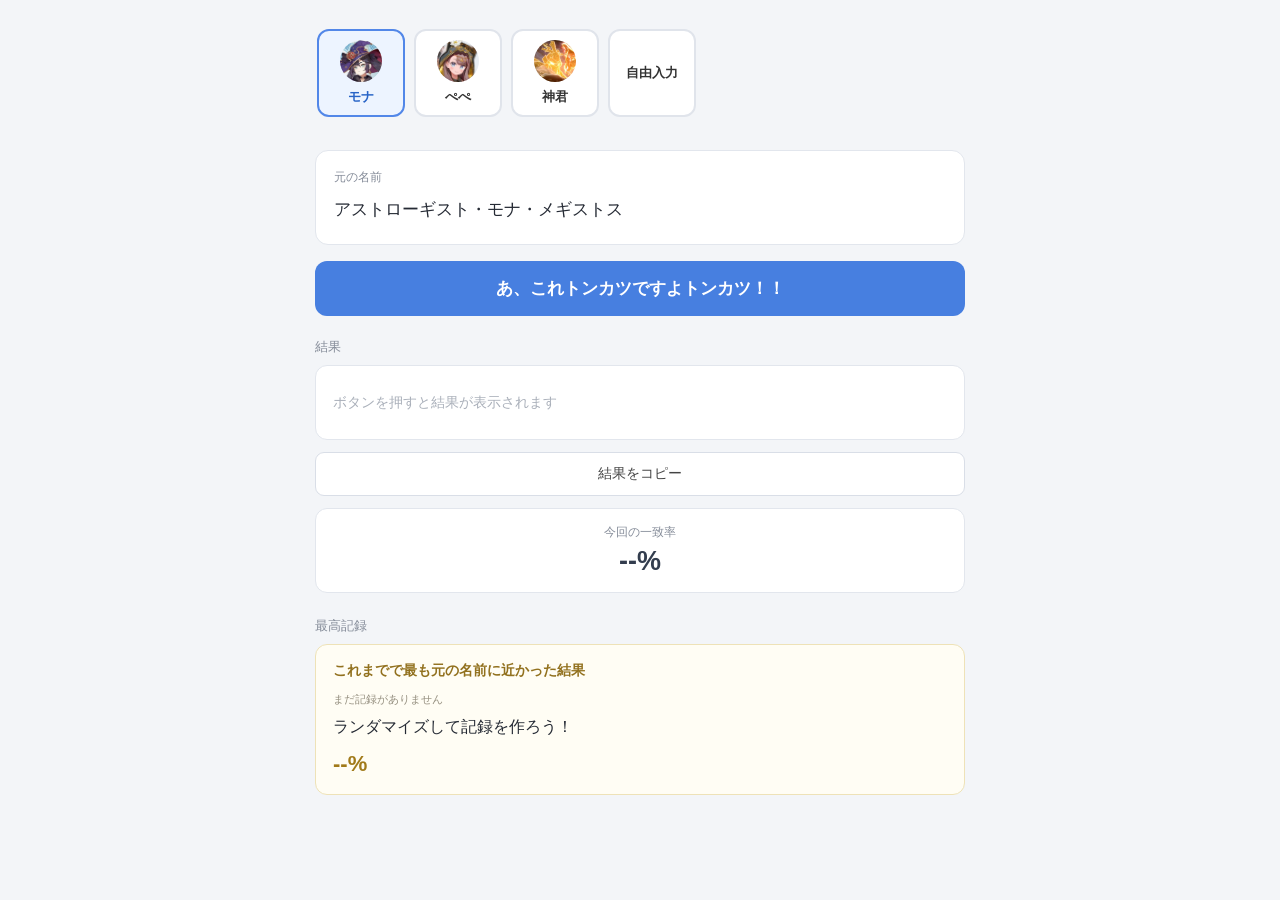
==== random.html @ 13d93f92 "Add files via upload" ====
<!DOCTYPE html>
<html lang="ja">
<head>
<meta charset="UTF-8">
<meta name="viewport" content="width=device-width, initial-scale=1.0">
<title>名前ランダマイザー</title>

<style>
* {
    box-sizing: border-box;
}

body {
    margin: 0;
    padding: 24px 14px 40px;
    background: #f3f5f8;
    color: #252a34;
    font-family:
        -apple-system,
        BlinkMacSystemFont,
        "Segoe UI",
        sans-serif;
}

.container {
    max-width: 650px;
    margin: 0 auto;
}

h1 {
    text-align: center;
    font-size: 25px;
    margin: 8px 0 24px;
}

/* 人物タブ */
.tabs {
    display: flex;
    gap: 9px;
    overflow-x: auto;
    padding: 5px 2px 13px;
    margin-bottom: 20px;
    scrollbar-width: thin;
}

.tab {
    flex: 0 0 auto;
    min-width: 88px;
    padding: 9px 10px;
    border: 2px solid #e0e4eb;
    border-radius: 12px;
    background: white;
    color: #333;
    cursor: pointer;
    display: flex;
    flex-direction: column;
    align-items: center;
    gap: 6px;
    font-size: 13px;
    font-weight: bold;
    transition: 0.15s;
}

.tab img {
    width: 42px;
    height: 42px;
    object-fit: cover;
    border-radius: 50%;
    background: #e9edf2;
}

.tab.active {
    border-color: #5287e8;
    background: #edf4ff;
    color: #2864c7;
}

.tab:hover {
    border-color: #8aadeb;
}

.tab.free-tab {
    min-width: 88px;
    justify-content: center;
}

/* 名前表示 */
.name-box {
    background: white;
    border: 1px solid #e2e6ed;
    border-radius: 13px;
    padding: 18px;
    margin-bottom: 16px;
}

.name-label {
    font-size: 12px;
    color: #858c99;
    margin-bottom: 9px;
}

.original-name {
    font-size: 17px;
    line-height: 1.8;
    overflow-wrap: anywhere;
}

#customName {
    width: 100%;
    min-height: 90px;
    padding: 12px;
    border: 1px solid #d5dae3;
    border-radius: 9px;
    font-size: 16px;
    resize: vertical;
    font-family: inherit;
}

/* ボタン */
.randomize-button {
    width: 100%;
    padding: 16px;
    border: none;
    border-radius: 12px;
    background: #477fe0;
    color: white;
    font-size: 17px;
    font-weight: bold;
    cursor: pointer;
    transition: 0.15s;
}

.randomize-button:hover {
    background: #326bd0;
}

.randomize-button:active {
    transform: scale(0.98);
}

/* 結果 */
.result-section {
    margin-top: 22px;
}

.section-label {
    font-size: 13px;
    color: #858c99;
    margin-bottom: 9px;
}

.result-box {
    min-height: 75px;
    padding: 17px;
    background: white;
    border: 1px solid #e2e6ed;
    border-radius: 12px;
    font-size: 19px;
    line-height: 1.9;
    overflow-wrap: anywhere;
}

.result-placeholder {
    color: #aab0ba;
    font-size: 14px;
}

/* 一致した文字 */
.match {
    color: #16a34a;
    text-shadow:
        0 0 5px rgba(34, 197, 94, 0.45),
        0 0 12px rgba(34, 197, 94, 0.3);
    font-weight: bold;
}

/* 一致率 */
.rate-box {
    margin-top: 12px;
    padding: 15px;
    background: white;
    border: 1px solid #e2e6ed;
    border-radius: 12px;
    text-align: center;
}

.rate-label {
    color: #858c99;
    font-size: 12px;
    margin-bottom: 5px;
}

.rate-value {
    font-size: 27px;
    font-weight: bold;
    color: #333d4e;
}

/* 最高記録 */
.best-section {
    margin-top: 24px;
}

.best-box {
    padding: 17px;
    background: #fffdf4;
    border: 1px solid #eee2b7;
    border-radius: 12px;
}

.best-title {
    font-size: 14px;
    font-weight: bold;
    color: #92711e;
    margin-bottom: 12px;
}

.best-name {
    font-size: 11px;
    color: #969080;
    margin-bottom: 6px;
}

.best-result {
    font-size: 16px;
    line-height: 1.8;
    overflow-wrap: anywhere;
    margin-bottom: 10px;
}

.best-rate {
    font-size: 22px;
    font-weight: bold;
    color: #a17a19;
}

.copy-button {
    width: 100%;
    margin-top: 12px;
    padding: 12px;
    border: 1px solid #d9dee7;
    border-radius: 9px;
    background: white;
    color: #444;
    font-size: 14px;
    cursor: pointer;
}

.copy-button:hover {
    background: #f5f7fa;
}

@media (max-width: 480px) {
    body {
        padding: 18px 12px 30px;
    }

    h1 {
        font-size: 22px;
    }

    .result-box {
        font-size: 17px;
    }
}
</style>
</head>

<body>

<div class="container">

    <!-- 人物タブ -->
    <div class="tabs" id="tabs"></div>

    <!-- 元の名前 -->
    <div class="name-box">
        <div class="name-label" id="nameLabel">元の名前</div>
        <div class="original-name" id="originalName"></div>
        <textarea
            id="customName"
            placeholder="ここに入力..."
            style="display:none;"
        ></textarea>
    </div>

    <!-- ランダマイズボタン -->
    <button class="randomize-button" onclick="randomize()">
        あ、これトンカツですよトンカツ！！
    </button>

    <!-- 今回の結果 -->
    <div class="result-section">
        <div class="section-label">結果</div>

        <div class="result-box" id="result">
            <span class="result-placeholder">
                ボタンを押すと結果が表示されます
            </span>
        </div>

        <button class="copy-button" onclick="copyResult()">
            結果をコピー
        </button>

        <!-- 今回の一致率 -->
        <div class="rate-box">
            <div class="rate-label">今回の一致率</div>
            <div class="rate-value" id="currentRate">--%</div>
        </div>
    </div>

    <!-- 最高記録 -->
    <div class="best-section">
        <div class="section-label">最高記録</div>

        <div class="best-box">
            <div class="best-title">これまでで最も元の名前に近かった結果</div>

            <div class="best-name" id="bestName">
                まだ記録がありません
            </div>

            <div class="best-result" id="bestResult">
                ランダマイズして記録を作ろう！
            </div>

            <div class="best-rate" id="bestRate">--%</div>
        </div>
    </div>

</div>

<script>
/* =====================================
   人物データ
   人物を追加するときはここに書き足す
===================================== */

const people = [
    {
        name: "アストローギスト・モナ・メギストス",
        label: "モナ",
        image: "images/mona.jpg"
    },
    {
        name: "シュナペカぺ・サキト・ハトシェプスト",
        label: "ぺぺ",
        image: "images/pepe.jpg"
    },
    {
        name: "神宵雷府総司駆雷掣電追魔払穢天君",
        label: "神君",
        image: "images/sinkun.jpg"
    }
];


/* =====================================
   基本設定
===================================== */

// 区切り記号
const separators = new Set([
    "・", "=", "-", ".", "/", "／",
    "–", "—", ":", "：", "_"
]);

let selectedIndex = 0;
let lastResult = "";

// 最高記録
let bestRecord = null;


/* =====================================
   タブ生成
===================================== */

function createTabs() {
    const tabs = document.getElementById("tabs");
    tabs.innerHTML = "";

    people.forEach((person, index) => {
        const button = document.createElement("button");
        button.className = "tab";
        button.onclick = () => selectPerson(index);

        const img = document.createElement("img");
        img.src = person.image;
        img.alt = "";

        // 画像がない場合は代替表示
        img.onerror = function() {
            this.style.display = "none";
        };

        const label = document.createElement("span");
        label.textContent = person.label;

        button.appendChild(img);
        button.appendChild(label);

        tabs.appendChild(button);
    });

    // 自由入力タブは最後
    const freeButton = document.createElement("button");
    freeButton.className = "tab free-tab";
    freeButton.textContent = "自由入力";
    freeButton.onclick = () => selectPerson(-1);

    tabs.appendChild(freeButton);

    updateTabStyle();
}


/* =====================================
   人物選択
===================================== */

function selectPerson(index) {
    selectedIndex = index;

    const originalName = document.getElementById("originalName");
    const customName = document.getElementById("customName");
    const nameLabel = document.getElementById("nameLabel");

    if (index === -1) {
        // 自由入力
        originalName.style.display = "none";
        customName.style.display = "block";
        nameLabel.textContent = "自由入力";
    } else {
        // 登録済み人物
        originalName.style.display = "block";
        customName.style.display = "none";
        nameLabel.textContent = "元の名前";
        originalName.textContent = people[index].name;
    }

    // 結果をリセット
    document.getElementById("result").innerHTML =
        '<span class="result-placeholder">ボタンを押すと結果が表示されます</span>';

    document.getElementById("currentRate").textContent = "--%";
    lastResult = "";

    updateTabStyle();
}


/* =====================================
   選択中タブの見た目
===================================== */

function updateTabStyle() {
    const tabs = document.querySelectorAll(".tab");

    tabs.forEach((tab, index) => {
        const active =
            (selectedIndex === -1 && index === people.length) ||
            (selectedIndex === index);

        tab.classList.toggle("active", active);
    });
}


/* =====================================
   元の名前を取得
===================================== */

function getOriginalName() {
    if (selectedIndex === -1) {
        return document.getElementById("customName").value;
    }

    return people[selectedIndex].name;
}


/* =====================================
   区切り記号ごとに文字をシャッフル
===================================== */

function shuffleName(name) {
    const chars = Array.from(name);
    const result = [];

    let segment = [];

    function shuffleSegment() {
        // Fisher-Yatesシャッフル
        for (let i = segment.length - 1; i > 0; i--) {
            const j = Math.floor(Math.random() * (i + 1));

            [segment[i], segment[j]] =
                [segment[j], segment[i]];
        }

        result.push(...segment);
        segment = [];
    }

    chars.forEach(char => {
        if (separators.has(char)) {
            shuffleSegment();
            result.push(char);
        } else {
            segment.push(char);
        }
    });

    shuffleSegment();

    return result.join("");
}


/* =====================================
   一致率の計算
   区切り記号は対象外
===================================== */

function calculateMatch(original, result) {
    const originalChars = Array.from(original);
    const resultChars = Array.from(result);

    let total = 0;
    let matched = 0;

    const matchFlags = [];

    for (let i = 0; i < originalChars.length; i++) {
        const originalChar = originalChars[i];
        const resultChar = resultChars[i];

        // 区切り記号は比較対象外
        if (separators.has(originalChar)) {
            matchFlags.push(false);
            continue;
        }

        total++;

        if (originalChar === resultChar) {
            matched++;
            matchFlags.push(true);
        } else {
            matchFlags.push(false);
        }
    }

    const rate = total === 0
        ? 0
        : (matched / total) * 100;

    return {
        matched,
        total,
        rate,
        matchFlags
    };
}


/* =====================================
   結果を色付きで表示
===================================== */

function displayResult(result, matchFlags) {
    const resultBox = document.getElementById("result");
    const chars = Array.from(result);

    resultBox.innerHTML = "";

    chars.forEach((char, index) => {
        const span = document.createElement("span");
        span.textContent = char;

        if (matchFlags[index]) {
            span.classList.add("match");
        }

        resultBox.appendChild(span);
    });
}


/* =====================================
   最高記録を更新・表示
===================================== */

function updateBestRecord(original, result, rate) {
    if (!bestRecord || rate > bestRecord.rate) {
        bestRecord = {
            original,
            result,
            rate,
            person: selectedIndex === -1
                ? "自由入力"
                : people[selectedIndex].label
        };

        displayBestRecord();
    }
}

function displayBestRecord() {
    if (!bestRecord) return;

    document.getElementById("bestName").textContent =
        "対象：" + bestRecord.person;

    document.getElementById("bestResult").textContent =
        bestRecord.result;

    document.getElementById("bestRate").textContent =
        bestRecord.rate.toFixed(1) + "%";
}


/* =====================================
   ランダマイズ実行
===================================== */

function randomize() {
    const original = getOriginalName();

    if (!original.trim()) {
        alert("名前を入力してください！");
        return;
    }

    const result = shuffleName(original);

    const match = calculateMatch(original, result);

    lastResult = result;

    // 結果表示
    displayResult(result, match.matchFlags);

    // 今回の一致率
    document.getElementById("currentRate").textContent =
        match.rate.toFixed(1) + "%";

    // 最高記録の更新
    updateBestRecord(original, result, match.rate);
}


/* =====================================
   結果をコピー
===================================== */

async function copyResult() {
    if (!lastResult) {
        alert("先にランダマイズしてください！");
        return;
    }

    try {
        await navigator.clipboard.writeText(lastResult);
        alert("コピーしました！");
    } catch (error) {
        // clipboardが使えない環境向け
        const textarea = document.createElement("textarea");
        textarea.value = lastResult;
        document.body.appendChild(textarea);
        textarea.select();

        try {
            document.execCommand("copy");
            alert("コピーしました！");
        } catch (e) {
            alert("コピーできませんでした。");
        }

        textarea.remove();
    }
}


/* =====================================
   初期化
===================================== */

createTabs();
selectPerson(0);

</script>

</body>
</html>
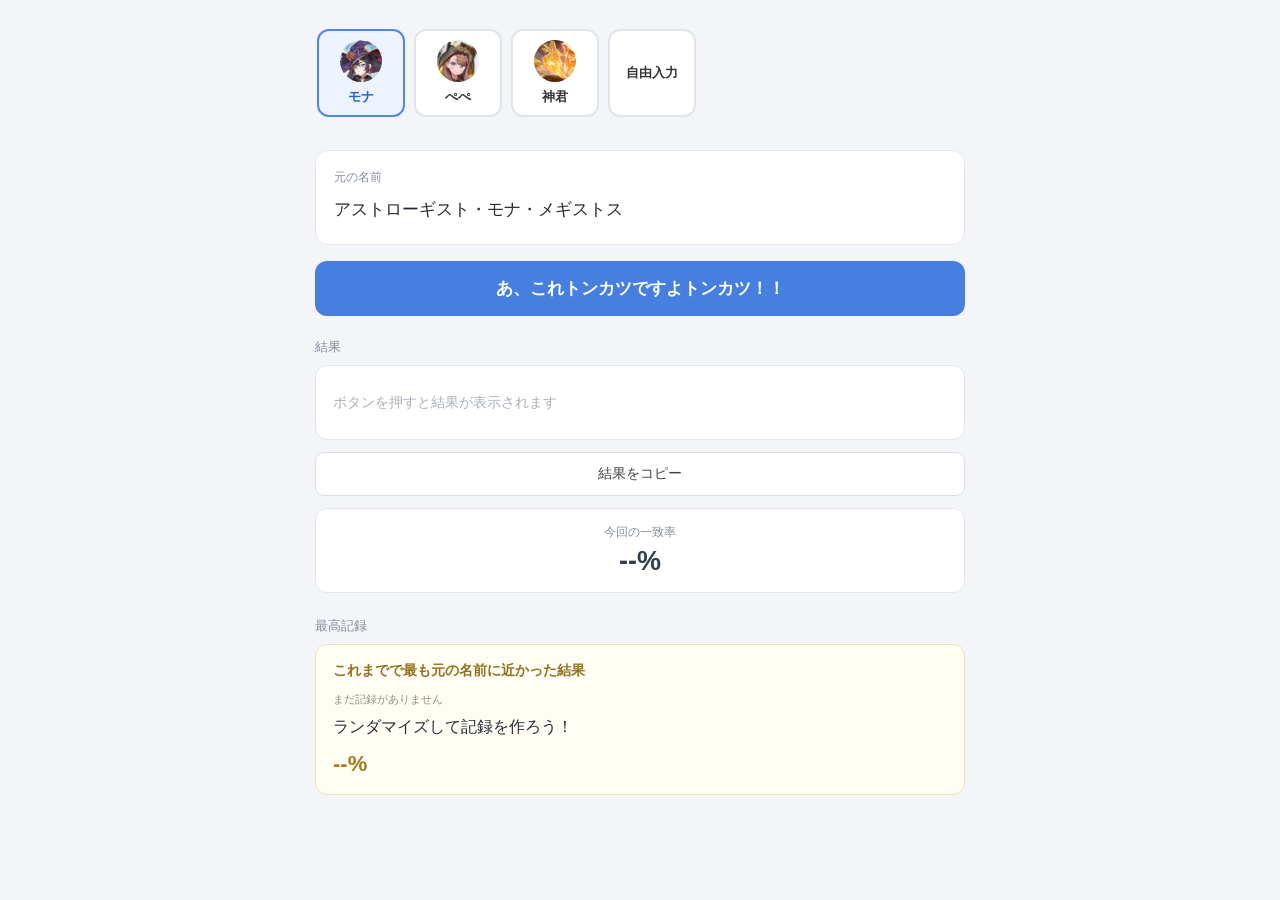
==== commit 5ea89e41: "Add files via upload" ====
--- a/random.html
+++ b/random.html
@@ -342,17 +342,17 @@
     {
         name: "アストローギスト・モナ・メギストス",
         label: "モナ",
-        image: "images/mona.jpg"
+        image: "mona.jpg"
     },
     {
         name: "シュナペカぺ・サキト・ハトシェプスト",
         label: "ぺぺ",
-        image: "images/pepe.jpg"
+        image: "pepe.jpg"
     },
     {
         name: "神宵雷府総司駆雷掣電追魔払穢天君",
         label: "神君",
-        image: "images/sinkun.jpg"
+        image: "sinkun.jpg"
     }
 ];
 
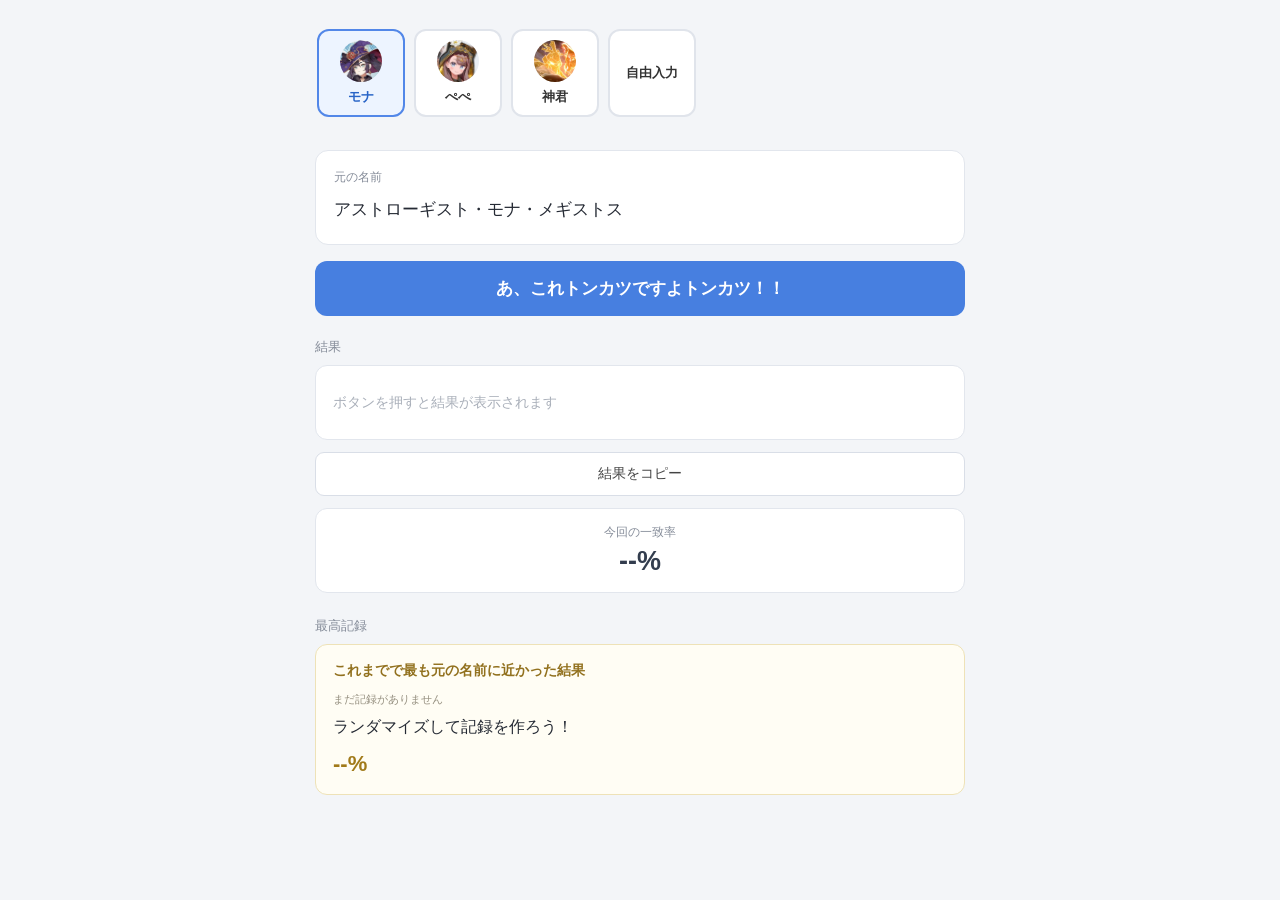
==== commit 6f91fddb: "wow!" ====
--- a/random.html
+++ b/random.html
@@ -4,7 +4,7 @@
 <head>
 <meta charset="UTF-8">
 <meta name="viewport" content="width=device-width, initial-scale=1.0">
-<title>名前ランダマイザー</title>
+<title>とんかつ？</title>
 
 <style>
 * {
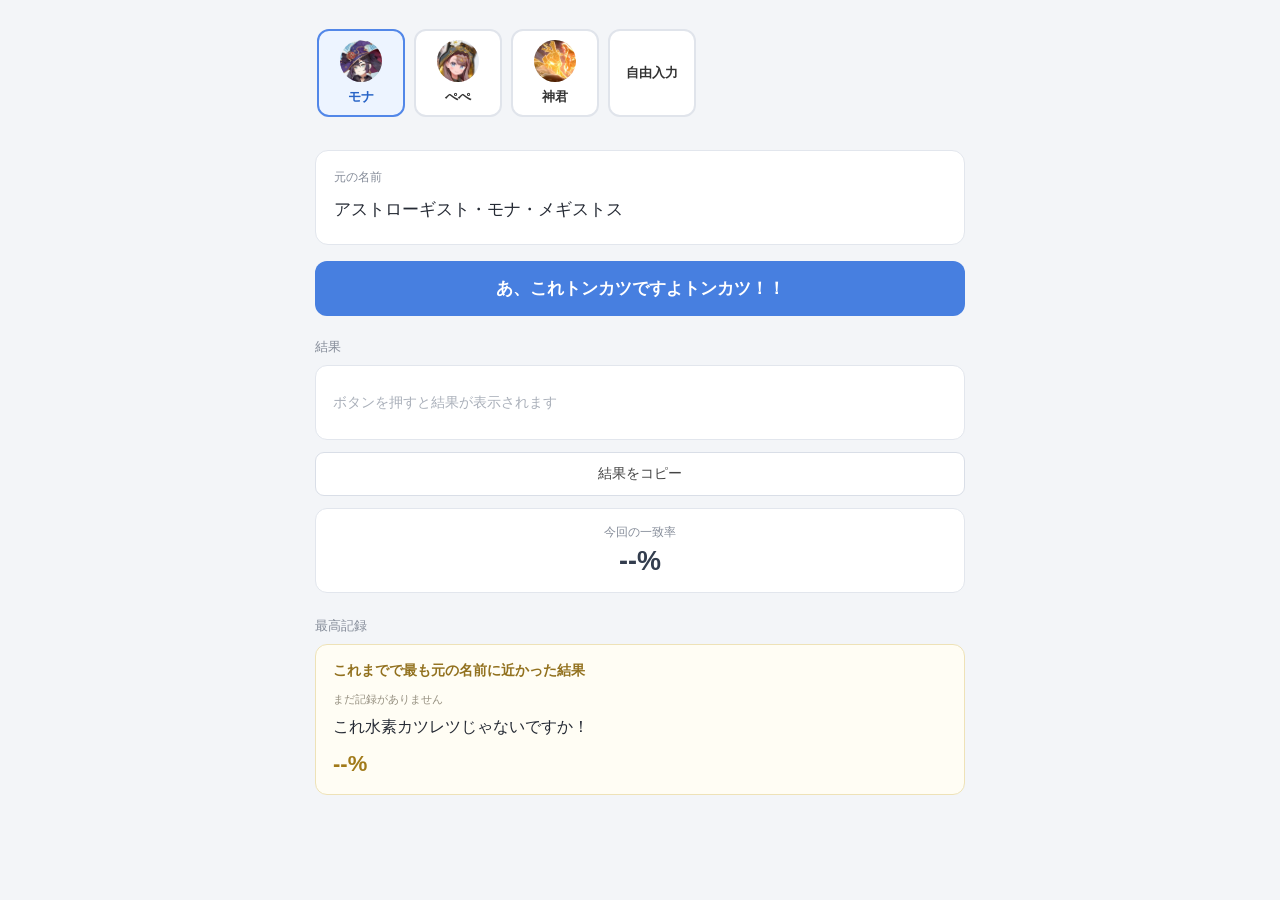
==== commit 3f76a2d9: "Update random.html" ====
--- a/random.html
+++ b/random.html
@@ -323,7 +323,7 @@
             </div>
 
             <div class="best-result" id="bestResult">
-                ランダマイズして記録を作ろう！
+                これ水素カツレツじゃないですか！
             </div>
 
             <div class="best-rate" id="bestRate">--%</div>
@@ -631,7 +631,7 @@
     const original = getOriginalName();
 
     if (!original.trim()) {
-        alert("名前を入力してください！");
+        alert("名前を入力してください");
         return;
     }
 
@@ -659,7 +659,7 @@
 
 async function copyResult() {
     if (!lastResult) {
-        alert("先にランダマイズしてください！");
+        alert("なんもないやんけ！");
         return;
     }
 
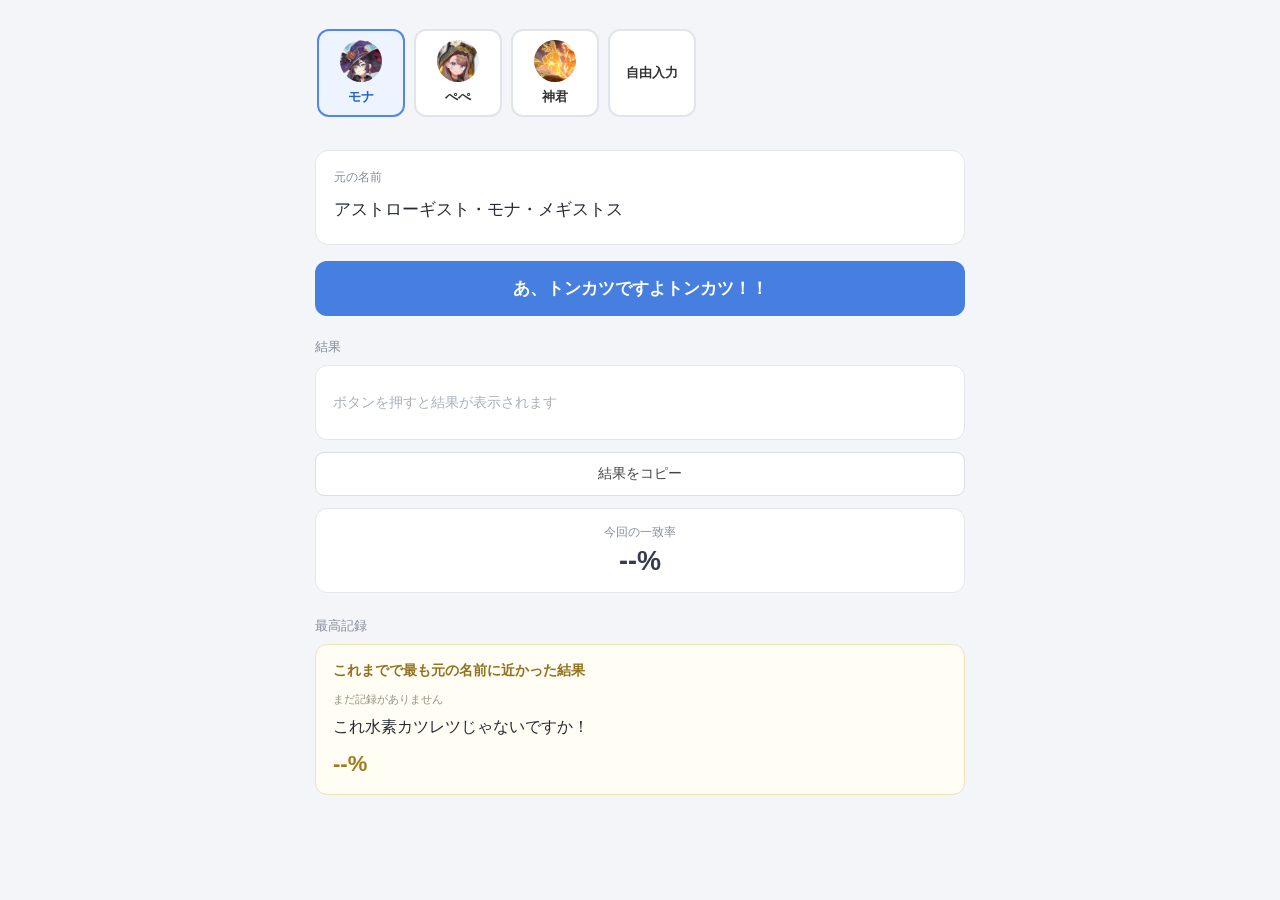
==== commit fc510e1d: "wow!" ====
--- a/random.html
+++ b/random.html
@@ -2,6 +2,7 @@
 <!DOCTYPE html>
 <html lang="ja">
 <head>
+<meta property="og:title" content="何見てんだ">
 <meta charset="UTF-8">
 <meta name="viewport" content="width=device-width, initial-scale=1.0">
 <title>とんかつ？</title>
@@ -287,7 +288,7 @@
 
     <!-- ランダマイズボタン -->
     <button class="randomize-button" onclick="randomize()">
-        あ、これトンカツですよトンカツ！！
+        あ、トンカツですよトンカツ！！
     </button>
 
     <!-- 今回の結果 -->
